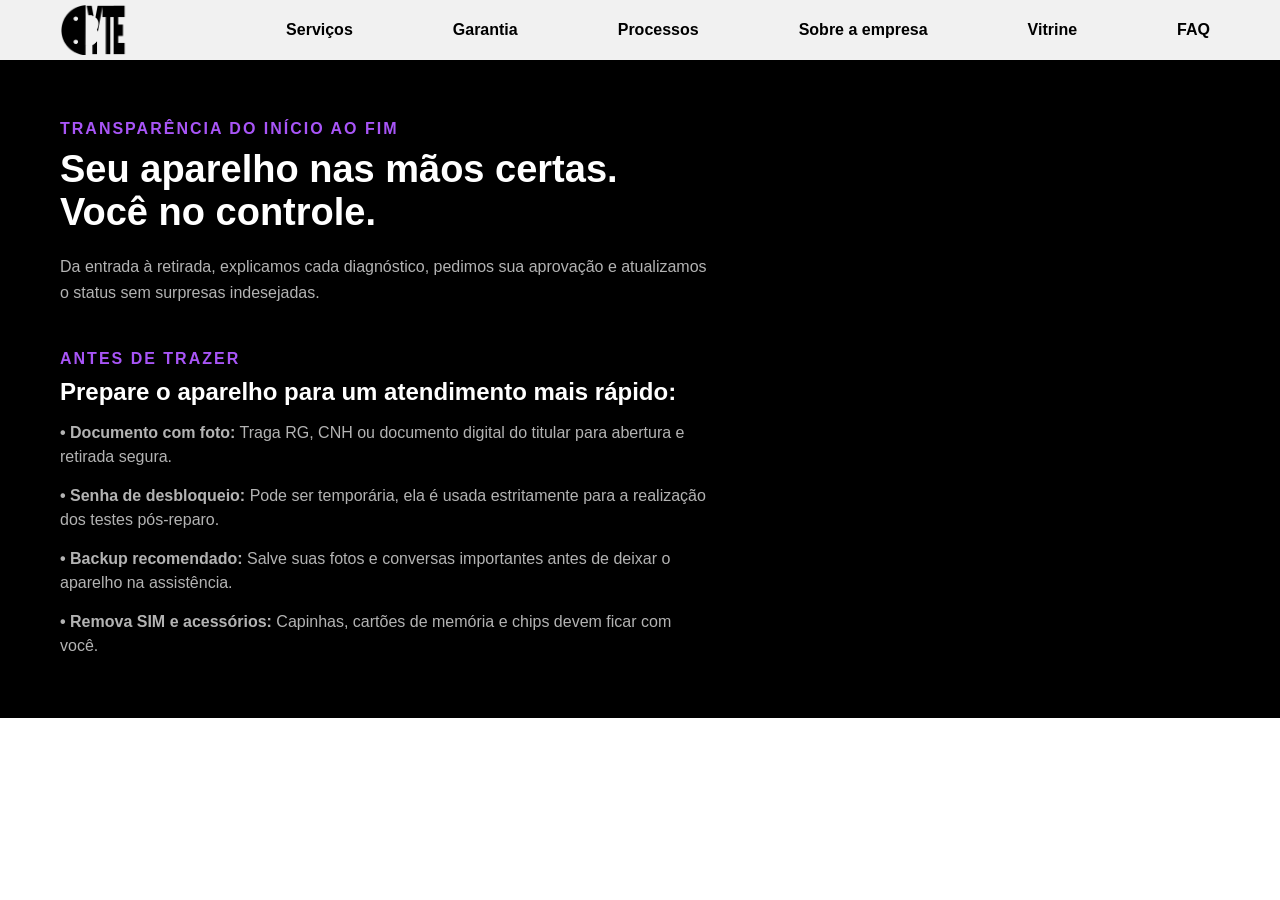
==== processos.html @ 265222a2 "telas basicas entrega 1" ====
<!DOCTYPE html>
<html lang="pt-BR">
<head>
    <meta charset="UTF-8">
    <meta name="viewport" content="width=device-width, initial-scale=1.0">
    <title>Nossos Processos - BYTE</title>
    <link rel="stylesheet" href="estilo.css">
</head>
<body>

    <!-- CABEÇALHO -->
    <header class="dflex">
        <div class="container dflex" style="justify-content: space-between; width: 100%;">
            <div class="logo-container"><img class="logo" src="imagens/atumalak2.png" alt="Logo"></div>
            <nav>
                <ul class="menu-links">
                    <li><a href="servicos.html">Serviços</a></li>
                    <li><a href="garantia.html">Garantia</a></li>
                    <li><a href="processos.html">Processos</a></li>
                    <li><a href="sobre.html">Sobre a empresa</a></li>
                    <li><a href="#">Vitrine</a></li> <!-- Deixamos o sustenido pois não tem essa tela -->
                    <li><a href="faq.html">FAQ</a></li>
                </ul>
            </nav>
        </div>
    </header>

    <!-- CONTEÚDO PRINCIPAL -->
    <main class="centralizar" style="height: auto; padding: 60px 0;">
        <div class="container" style="color: white; font-family: Arial, sans-serif;">
            
            <div style="max-width: 650px; margin-bottom: 45px;">
                <span style="color: #a855f7; font-weight: bold; letter-spacing: 2px; display: block; margin-bottom: 10px;">TRANSPARÊNCIA DO INÍCIO AO FIM</span>
                <h1 style="font-size: 38px; font-weight: 800; margin-bottom: 20px;">Seu aparelho nas mãos certas. Você no controle.</h1>
                <p style="color: #b3b3b3; line-height: 1.6;">Da entrada à retirada, explicamos cada diagnóstico, pedimos sua aprovação e atualizamos o status sem surpresas indesejadas.</p>
            </div>

            <div style="max-width: 650px;">
                <span style="color: #a855f7; font-weight: bold; letter-spacing: 2px; display: block; margin-bottom: 10px;">ANTES DE TRAZER</span>
                <h2 style="font-size: 24px; font-weight: 700; margin-bottom: 15px;">Prepare o aparelho para um atendimento mais rápido:</h2>
                
                <ul style="display: flex; flex-direction: column; gap: 15px; color: #b3b3b3; line-height: 1.5;">
                    <li><strong>• Documento com foto:</strong> Traga RG, CNH ou documento digital do titular para abertura e retirada segura.</li>
                    <li><strong>• Senha de desbloqueio:</strong> Pode ser temporária, ela é usada estritamente para a realização dos testes pós-reparo.</li>
                    <li><strong>• Backup recomendado:</strong> Salve suas fotos e conversas importantes antes de deixar o aparelho na assistência.</li>
                    <li><strong>• Remova SIM e acessórios:</strong> Capinhas, cartões de memória e chips devem ficar com você.</li>
                </ul>
            </div>

        </div>
    </main>

</body>
</html>
---- estilo.css ----
* {
    margin: 0;
    padding: 0;
    box-sizing: border-box; 
}

body {
    font-family: Arial, sans-serif;
    background-color: #ffffff;
}

.centralizar {
    display: flex;
    justify-content: center;
    align-items: center;
}


.dflex {
    display: flex;
    align-items: center;
}


.container {
    width: 100%;
    max-width: 1200px;
    margin-left: auto;   
    margin-right: auto;
    padding-left: 20px;  
    padding-right: 20px;
}


.border {
    border: 1px solid black;
}

header {
    background-color: #f1f1f1;
    height: 60px;
    width: 100%;
}


.logo {
    width: auto;
    height: 50px;
    display: block;
}


ul {
    list-style-type: none;
}


.menu-links {
    display: flex;
    align-items: center;
    gap: 80px; 
}


.menu-links a {
    text-decoration: none; 
    color: black;
    padding: 10px;
    font-weight: bold;
}


main {
    width: 100%;
    height: calc(100vh - 60px); 
    background-color: #000000; 
}
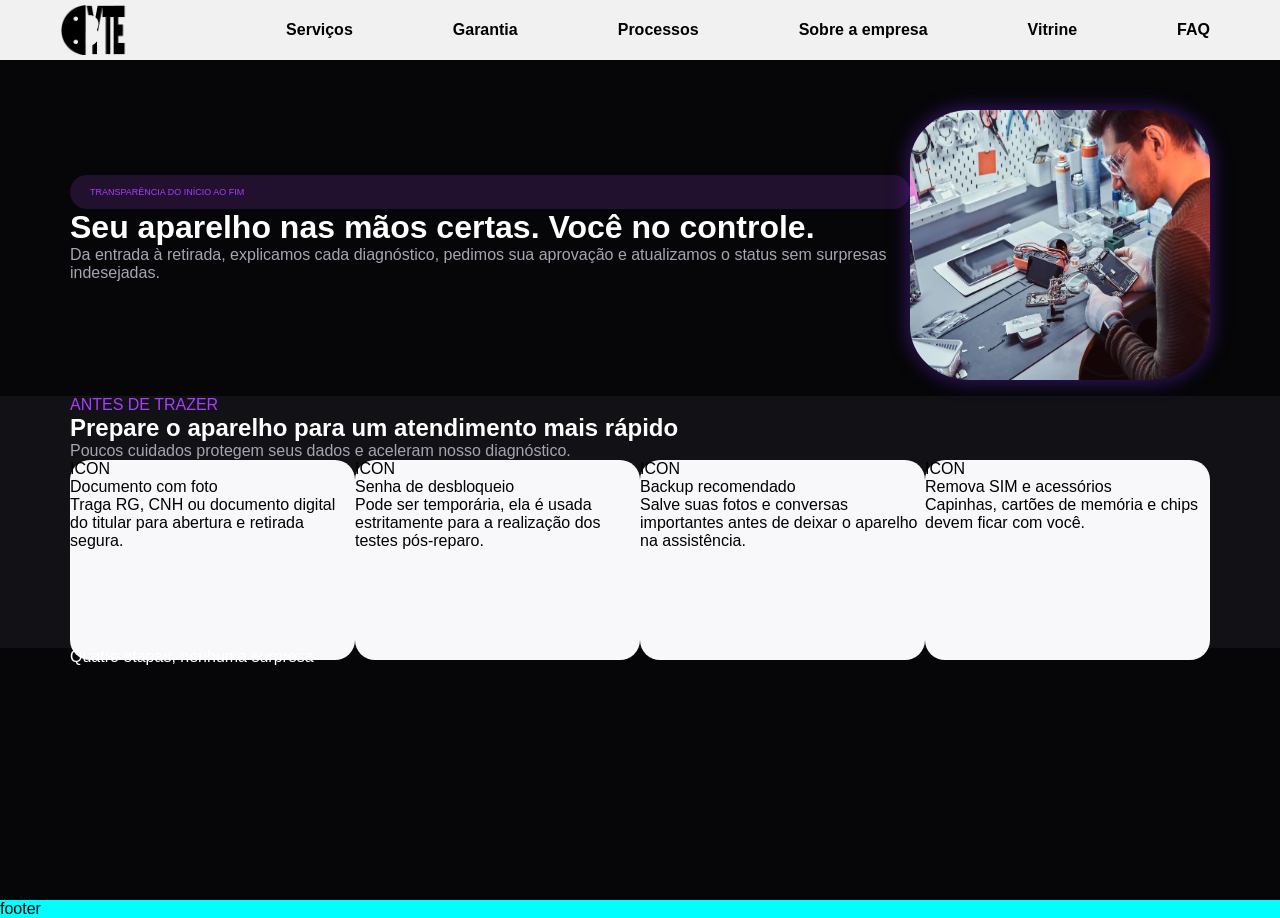
==== commit d9d77535: "inicia ajuste do html da página processos" ====
--- a/processos.html
+++ b/processos.html
@@ -11,7 +11,7 @@
     <!-- CABEÇALHO -->
     <header class="dflex">
         <div class="container dflex" style="justify-content: space-between; width: 100%;">
-            <div class="logo-container"><img class="logo" src="imagens/atumalak2.png" alt="Logo"></div>
+            <div class="logo-container"><a href="telainicial.html"><img class="logo" src="imagens/atumalak2.png" alt="Logo"></a></div>
             <nav>
                 <ul class="menu-links">
                     <li><a href="servicos.html">Serviços</a></li>
@@ -26,29 +26,44 @@
     </header>
 
     <!-- CONTEÚDO PRINCIPAL -->
-    <main class="centralizar" style="height: auto; padding: 60px 0;">
-        <div class="container" style="color: white; font-family: Arial, sans-serif;">
-            
-            <div style="max-width: 650px; margin-bottom: 45px;">
-                <span style="color: #a855f7; font-weight: bold; letter-spacing: 2px; display: block; margin-bottom: 10px;">TRANSPARÊNCIA DO INÍCIO AO FIM</span>
-                <h1 style="font-size: 38px; font-weight: 800; margin-bottom: 20px;">Seu aparelho nas mãos certas. Você no controle.</h1>
-                <p style="color: #b3b3b3; line-height: 1.6;">Da entrada à retirada, explicamos cada diagnóstico, pedimos sua aprovação e atualizamos o status sem surpresas indesejadas.</p>
+    <main>
+        <div id="p-container">
+            <div id="p-conteudo-principal">
+                <div id="p-cp-texto">
+                <button id="button-cp">
+                    TRANSPARÊNCIA DO INÍCIO AO FIM</button>
+                <h1 class="texto-processos">Seu aparelho nas mãos certas. Você no controle.</h1>
+                <p class="subtexto-processos">Da entrada à retirada, explicamos cada diagnóstico, pedimos sua aprovação e atualizamos o status sem surpresas indesejadas.</p>
+                </div>
+                <div id="p-cp-img">
+                <img src="/imagens/tecnico-manutencao.webp" alt="">
+                </div>
             </div>
 
-            <div style="max-width: 650px;">
-                <span style="color: #a855f7; font-weight: bold; letter-spacing: 2px; display: block; margin-bottom: 10px;">ANTES DE TRAZER</span>
-                <h2 style="font-size: 24px; font-weight: 700; margin-bottom: 15px;">Prepare o aparelho para um atendimento mais rápido:</h2>
-                
-                <ul style="display: flex; flex-direction: column; gap: 15px; color: #b3b3b3; line-height: 1.5;">
-                    <li><strong>• Documento com foto:</strong> Traga RG, CNH ou documento digital do titular para abertura e retirada segura.</li>
-                    <li><strong>• Senha de desbloqueio:</strong> Pode ser temporária, ela é usada estritamente para a realização dos testes pós-reparo.</li>
-                    <li><strong>• Backup recomendado:</strong> Salve suas fotos e conversas importantes antes de deixar o aparelho na assistência.</li>
-                    <li><strong>• Remova SIM e acessórios:</strong> Capinhas, cartões de memória e chips devem ficar com você.</li>
+            <div id="p-conteudo-secundario">
+                <span id="p-frase-cs">ANTES DE TRAZER</span>
+                <h2 class="texto-processos">Prepare o aparelho para um atendimento mais rápido</h2>
+                <p class="subtexto-processos">Poucos cuidados protegem seus dados e aceleram nosso diagnóstico.</p>
+                <ul class="lista-processos">
+                    <li>
+                        <span>ICON</span>
+                        <p>Documento com foto</p> 
+                        <p>Traga RG, CNH ou documento digital do titular para abertura e retirada segura.</p>
+                    </li>
+                    <li><span>ICON</span><p>Senha de desbloqueio</p> <p>Pode ser temporária, ela é usada estritamente para a realização dos testes pós-reparo.</p></li>
+                    <li><span>ICON</span><p>Backup recomendado</p>  <p>Salve suas fotos e conversas importantes antes de deixar o aparelho na assistência.</p></li>
+                    <li><span>ICON</span><p>Remova SIM e acessórios</p><p>Capinhas, cartões de memória e chips devem ficar com você.</p></li>
                 </ul>
+            </div>
+
+            <div id="p-conteudo-terciario">
+                <p class="texto-processos">Quatro etapas, nenhuma surpresa</p>
             </div>
 
         </div>
     </main>
-
+    <footer id="p-footer">
+        <p>footer</p>
+    </footer>
 </body>
 </html>
--- a/estilo.css
+++ b/estilo.css
@@ -76,3 +76,91 @@
     height: calc(100vh - 60px); 
     background-color: #000000; 
 }
+
+/* Página Processos */
+#p-container {
+    height: 100%;
+    width: 100%;
+}
+
+#p-conteudo-principal {
+    height: 40%;
+    background-color: #060608;
+    display: flex;
+    justify-content: space-between;
+    padding-left: 70px;
+    padding-right: 70px;
+}
+
+#button-cp {
+    background-color: #22102F;
+    color: #A83DFF;
+    border: none;
+    border-radius: 50px;
+    padding: 12px 20px;
+    display: inline-flex;
+    align-items: center;
+    gap: 10px;
+    font-size: 9px;
+    cursor: none;
+}
+
+#p-cp-texto {
+    display: flex;
+    flex-direction: column;
+    justify-content: center;
+}
+
+.texto-processos {
+    color: #ffffff;
+}
+
+.subtexto-processos {
+    color: #A8A4B2;
+}
+
+#p-cp-img {
+    padding-top: 50px;
+}
+
+#p-cp-img img {
+    width: 300px;
+    height: 270px;
+    border-radius: 20%;
+    box-shadow: 0 0 20px rgba(121, 43, 232, 0.5);
+}
+
+#p-conteudo-secundario {
+    height: 30%;
+    background-color: #111116;
+    padding-left: 70px;
+    padding-right: 70px;
+}
+
+#p-frase-cs {
+    color: #A83DFF;
+}
+
+#p-conteudo-secundario ul {
+    display: flex;
+    width: 100%;
+}
+
+#p-conteudo-secundario ul li {
+    background-color: #F8F7F9;
+    border-radius: 20px;
+    height: 200px;
+    width: 25%;
+}
+
+#p-conteudo-terciario {
+    height: 30%;
+    background-color: #060608;
+    padding-left: 70px;
+    padding-right: 70px;
+}
+
+#p-footer {
+    height: 10%;
+    background-color: aqua;
+}
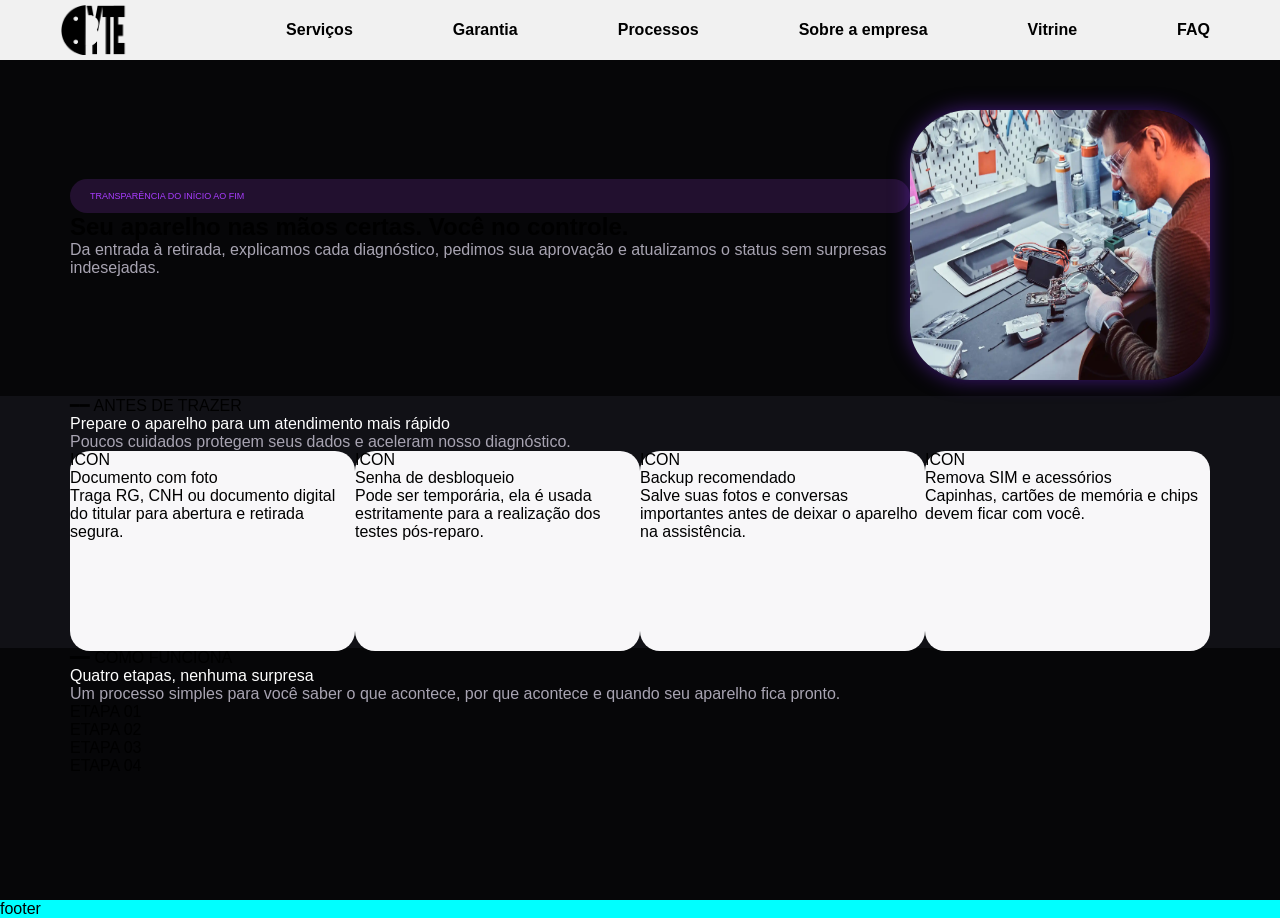
==== commit e8d4ac0f: "ajusta tags HTML e atualiza conteúdo textual" ====
--- a/processos.html
+++ b/processos.html
@@ -16,7 +16,7 @@
                 <ul class="menu-links">
                     <li><a href="servicos.html">Serviços</a></li>
                     <li><a href="garantia.html">Garantia</a></li>
-                    <li><a href="processos.html">Processos</a></li>
+                    <li><a href="processos.html" class="p-nav-ativo">Processos</a></li>
                     <li><a href="sobre.html">Sobre a empresa</a></li>
                     <li><a href="#">Vitrine</a></li> <!-- Deixamos o sustenido pois não tem essa tela -->
                     <li><a href="faq.html">FAQ</a></li>
@@ -26,25 +26,25 @@
     </header>
 
     <!-- CONTEÚDO PRINCIPAL -->
-    <main>
+    <main id="p-main">
         <div id="p-container">
-            <div id="p-conteudo-principal">
+            <section id="p-conteudo-principal">
                 <div id="p-cp-texto">
                 <button id="button-cp">
                     TRANSPARÊNCIA DO INÍCIO AO FIM</button>
-                <h1 class="texto-processos">Seu aparelho nas mãos certas. Você no controle.</h1>
+                <h1>Seu aparelho nas mãos certas. Você no controle.</h1>
                 <p class="subtexto-processos">Da entrada à retirada, explicamos cada diagnóstico, pedimos sua aprovação e atualizamos o status sem surpresas indesejadas.</p>
                 </div>
                 <div id="p-cp-img">
                 <img src="/imagens/tecnico-manutencao.webp" alt="">
                 </div>
-            </div>
+            </section>
 
-            <div id="p-conteudo-secundario">
-                <span id="p-frase-cs">ANTES DE TRAZER</span>
-                <h2 class="texto-processos">Prepare o aparelho para um atendimento mais rápido</h2>
+            <section id="p-conteudo-secundario">
+                <p class="p-frase">━━ ANTES DE TRAZER</p>
+                <p class="texto-processos">Prepare o aparelho para um atendimento mais rápido</p>
                 <p class="subtexto-processos">Poucos cuidados protegem seus dados e aceleram nosso diagnóstico.</p>
-                <ul class="lista-processos">
+                <ul id="lista-processos">
                     <li>
                         <span>ICON</span>
                         <p>Documento com foto</p> 
@@ -54,12 +54,19 @@
                     <li><span>ICON</span><p>Backup recomendado</p>  <p>Salve suas fotos e conversas importantes antes de deixar o aparelho na assistência.</p></li>
                     <li><span>ICON</span><p>Remova SIM e acessórios</p><p>Capinhas, cartões de memória e chips devem ficar com você.</p></li>
                 </ul>
-            </div>
+            </section>
 
-            <div id="p-conteudo-terciario">
+            <section id="p-conteudo-terciario">
+                <p class="p-frase">━━ COMO FUNCIONA</p>
                 <p class="texto-processos">Quatro etapas, nenhuma surpresa</p>
-            </div>
-
+                <p class="subtexto-processos">Um processo simples para você saber o que acontece, por que acontece e quando seu aparelho fica pronto.</p>
+                <ul id="lista-etapas">
+                    <li>ETAPA 01</li>
+                    <li>ETAPA 02</li>
+                    <li>ETAPA 03</li>
+                    <li>ETAPA 04</li>
+                </ul>
+            </section>
         </div>
     </main>
     <footer id="p-footer">
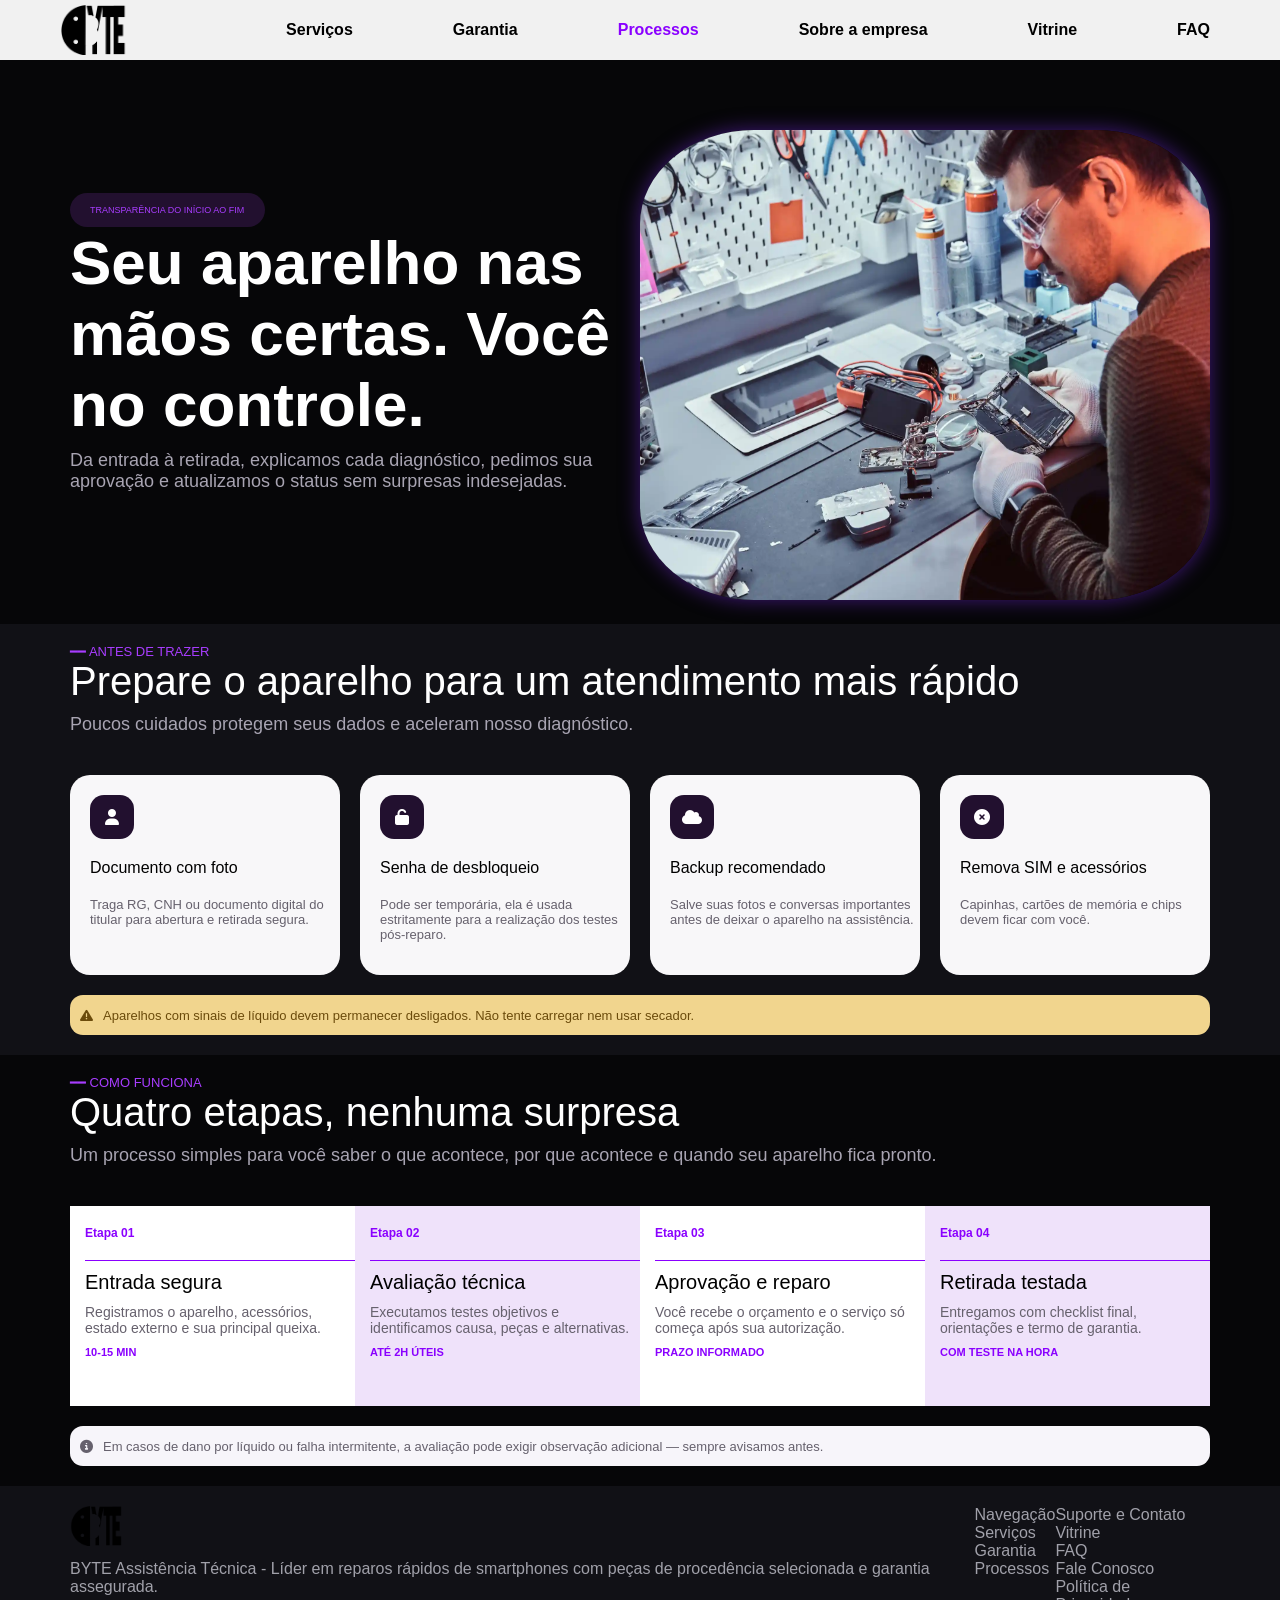
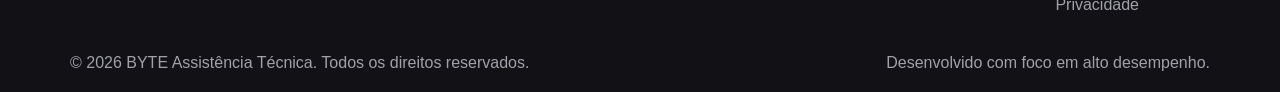
==== commit cec34853: "completa conteúdo textual e estrutura HTML" ====
--- a/processos.html
+++ b/processos.html
@@ -1,76 +1,201 @@
-<!DOCTYPE html>
+<!doctype html>
 <html lang="pt-BR">
-<head>
-    <meta charset="UTF-8">
-    <meta name="viewport" content="width=device-width, initial-scale=1.0">
+  <head>
+    <meta charset="UTF-8" />
+    <meta name="viewport" content="width=device-width, initial-scale=1.0" />
     <title>Nossos Processos - BYTE</title>
-    <link rel="stylesheet" href="estilo.css">
-</head>
-<body>
-
+    <link rel="stylesheet" href="estilo.css" />
+    <link
+      rel="stylesheet"
+      href="https://cdnjs.cloudflare.com/ajax/libs/font-awesome/6.7.2/css/all.min.css"
+    />
+  </head>
+  <body>
     <!-- CABEÇALHO -->
     <header class="dflex">
-        <div class="container dflex" style="justify-content: space-between; width: 100%;">
-            <div class="logo-container"><a href="telainicial.html"><img class="logo" src="imagens/atumalak2.png" alt="Logo"></a></div>
-            <nav>
-                <ul class="menu-links">
-                    <li><a href="servicos.html">Serviços</a></li>
-                    <li><a href="garantia.html">Garantia</a></li>
-                    <li><a href="processos.html" class="p-nav-ativo">Processos</a></li>
-                    <li><a href="sobre.html">Sobre a empresa</a></li>
-                    <li><a href="#">Vitrine</a></li> <!-- Deixamos o sustenido pois não tem essa tela -->
-                    <li><a href="faq.html">FAQ</a></li>
-                </ul>
-            </nav>
+      <div
+        class="container dflex"
+        style="justify-content: space-between; width: 100%"
+      >
+        <div class="logo-container">
+          <a href="telainicial.html"
+            ><img class="logo" src="imagens/atumalak2.png" alt="Logo"
+          /></a>
         </div>
+        <nav>
+          <ul class="menu-links">
+            <li><a href="servicos.html">Serviços</a></li>
+            <li><a href="garantia.html">Garantia</a></li>
+            <li><a href="processos.html" class="p-nav-ativo">Processos</a></li>
+            <li><a href="sobre.html">Sobre a empresa</a></li>
+            <li><a href="#">Vitrine</a></li>
+            <!-- Deixamos o sustenido pois não tem essa tela -->
+            <li><a href="faq.html">FAQ</a></li>
+          </ul>
+        </nav>
+      </div>
     </header>
 
     <!-- CONTEÚDO PRINCIPAL -->
     <main id="p-main">
-        <div id="p-container">
-            <section id="p-conteudo-principal">
-                <div id="p-cp-texto">
-                <button id="button-cp">
-                    TRANSPARÊNCIA DO INÍCIO AO FIM</button>
-                <h1>Seu aparelho nas mãos certas. Você no controle.</h1>
-                <p class="subtexto-processos">Da entrada à retirada, explicamos cada diagnóstico, pedimos sua aprovação e atualizamos o status sem surpresas indesejadas.</p>
-                </div>
-                <div id="p-cp-img">
-                <img src="/imagens/tecnico-manutencao.webp" alt="">
-                </div>
-            </section>
+      <div id="p-container">
+        <section id="p-conteudo-principal">
+          <div id="p-cp-texto">
+            <button id="button-cp">TRANSPARÊNCIA DO INÍCIO AO FIM</button>
+            <h1>Seu aparelho nas mãos certas. Você no controle.</h1>
+            <p class="subtexto-processos">
+              Da entrada à retirada, explicamos cada diagnóstico, pedimos sua
+              aprovação e atualizamos o status sem surpresas indesejadas.
+            </p>
+          </div>
+          <div id="p-cp-img">
+            <img src="/imagens/tecnico-manutencao.webp" alt="" />
+          </div>
+        </section>
 
-            <section id="p-conteudo-secundario">
-                <p class="p-frase">━━ ANTES DE TRAZER</p>
-                <p class="texto-processos">Prepare o aparelho para um atendimento mais rápido</p>
-                <p class="subtexto-processos">Poucos cuidados protegem seus dados e aceleram nosso diagnóstico.</p>
-                <ul id="lista-processos">
-                    <li>
-                        <span>ICON</span>
-                        <p>Documento com foto</p> 
-                        <p>Traga RG, CNH ou documento digital do titular para abertura e retirada segura.</p>
-                    </li>
-                    <li><span>ICON</span><p>Senha de desbloqueio</p> <p>Pode ser temporária, ela é usada estritamente para a realização dos testes pós-reparo.</p></li>
-                    <li><span>ICON</span><p>Backup recomendado</p>  <p>Salve suas fotos e conversas importantes antes de deixar o aparelho na assistência.</p></li>
-                    <li><span>ICON</span><p>Remova SIM e acessórios</p><p>Capinhas, cartões de memória e chips devem ficar com você.</p></li>
-                </ul>
-            </section>
+        <section id="p-conteudo-secundario">
+          <p class="p-frase">━━ ANTES DE TRAZER</p>
+          <p class="texto-processos">
+            Prepare o aparelho para um atendimento mais rápido
+          </p>
+          <p class="subtexto-processos">
+            Poucos cuidados protegem seus dados e aceleram nosso diagnóstico.
+          </p>
+          <ul id="lista-processos">
+            <li>
+              <div class="p-caixa-icone">
+                <i class="fa-solid fa-user p-icone"></i>
+              </div>
+              <p class="p-titulo-li">Documento com foto</p>
+              <p class="p-descricao-li">
+                Traga RG, CNH ou documento digital do titular para abertura e
+                retirada segura.
+              </p>
+            </li>
+            <li>
+              <div class="p-caixa-icone">
+                <i class="fa-solid fa-unlock p-icone"></i>
+              </div>
+              <p class="p-titulo-li">Senha de desbloqueio</p>
+              <p class="p-descricao-li">
+                Pode ser temporária, ela é usada estritamente para a realização
+                dos testes pós-reparo.
+              </p>
+            </li>
+            <li>
+              <div class="p-caixa-icone">
+                <i class="fa-solid fa-cloud p-icone"></i>
+              </div>
+              <p class="p-titulo-li">Backup recomendado</p>
+              <p class="p-descricao-li">
+                Salve suas fotos e conversas importantes antes de deixar o
+                aparelho na assistência.
+              </p>
+            </li>
+            <li>
+              <div class="p-caixa-icone">
+                <i class="fa-solid fa-circle-xmark p-icone"></i>
+              </div>
+              <p class="p-titulo-li">Remova SIM e acessórios</p>
+              <p class="p-descricao-li">
+                Capinhas, cartões de memória e chips devem ficar com você.
+              </p>
+            </li>
+          </ul>
+          <div class="p-cs-div-p">
+            <p id="p-cs-alerta">
+              <i class="fa-solid fa-triangle-exclamation"></i>
+              Aparelhos com sinais de líquido devem permanecer desligados. Não
+              tente carregar nem usar secador.
+            </p>
+          </div>
+        </section>
 
-            <section id="p-conteudo-terciario">
-                <p class="p-frase">━━ COMO FUNCIONA</p>
-                <p class="texto-processos">Quatro etapas, nenhuma surpresa</p>
-                <p class="subtexto-processos">Um processo simples para você saber o que acontece, por que acontece e quando seu aparelho fica pronto.</p>
-                <ul id="lista-etapas">
-                    <li>ETAPA 01</li>
-                    <li>ETAPA 02</li>
-                    <li>ETAPA 03</li>
-                    <li>ETAPA 04</li>
-                </ul>
-            </section>
+        <section id="p-conteudo-terciario">
+          <p class="p-frase">━━ COMO FUNCIONA</p>
+          <p class="texto-processos">Quatro etapas, nenhuma surpresa</p>
+          <p class="subtexto-processos">
+            Um processo simples para você saber o que acontece, por que acontece
+            e quando seu aparelho fica pronto.
+          </p>
+          <ul id="lista-etapas">
+            <li>
+              <p class="p-le-titulo">Etapa 01</p>
+              <hr class="p-divisoria" />
+              <p class="p-le-descricao">Entrada segura</p>
+              <p class="p-le-subdescricao">
+                Registramos o aparelho, acessórios, estado externo e sua
+                principal queixa.
+              </p>
+              <p class="p-le-tempo">10-15 MIN</p>
+            </li>
+            <li>
+              <p class="p-le-titulo">Etapa 02</p>
+              <hr class="p-divisoria" />
+              <p class="p-le-descricao">Avaliação técnica</p>
+              <p class="p-le-subdescricao">
+                Executamos testes objetivos e identificamos causa, peças e
+                alternativas.
+              </p>
+              <p class="p-le-tempo">ATÉ 2H ÚTEIS</p>
+            </li>
+            <li>
+              <p class="p-le-titulo">Etapa 03</p>
+              <hr class="p-divisoria" />
+              <p class="p-le-descricao">Aprovação e reparo</p>
+              <p class="p-le-subdescricao">
+                Você recebe o orçamento e o serviço só começa após sua
+                autorização.
+              </p>
+              <p class="p-le-tempo">PRAZO INFORMADO</p>
+            </li>
+            <li>
+              <p class="p-le-titulo">Etapa 04</p>
+              <hr class="p-divisoria" />
+              <p class="p-le-descricao">Retirada testada</p>
+              <p class="p-le-subdescricao">
+                Entregamos com checklist final, orientações e termo de garantia.
+              </p>
+              <p class="p-le-tempo">COM TESTE NA HORA</p>
+            </li>
+          </ul>
+          <div class="p-cs-div-p">
+            <p id="p-cs-orientacao">
+              <i class="fa-solid fa-circle-info"></i>
+              Em casos de dano por líquido ou falha intermitente, a avaliação
+              pode exigir observação adicional — sempre avisamos antes.
+            </p>
+          </div>
+        </section>
+      </div>
+    </main>
+    <footer>
+      <div id="p-footer-top">
+        <div>
+        <img class="logo-footer" src="imagens/atumalak2.png" alt="Logo"/>
+        <p>
+          BYTE Assistência Técnica - Líder em reparos rápidos de smartphones com
+          peças de procedência selecionada e garantia assegurada.
+        </p>
         </div>
-    </main>
-    <footer id="p-footer">
-        <p>footer</p>
+        <ul>
+          <li>Navegação</li>
+          <li>Serviços</li>
+          <li>Garantia</li>
+          <li>Processos</li>
+        </ul>
+        <ul>
+          <li>Suporte e Contato</li>
+          <li>Vitrine</li>
+          <li>FAQ</li>
+          <li>Fale Conosco</li>
+          <li>Política de Privacidade</li>
+        </ul>
+      </div>
+      <div id="p-footer-bottom">
+        <p>© 2026 BYTE Assistência Técnica. Todos os direitos reservados.</p>
+        <p>Desenvolvido com foco em alto desempenho.</p>
+      </div>
     </footer>
-</body>
+  </body>
 </html>
--- a/estilo.css
+++ b/estilo.css
@@ -1,166 +1,300 @@
-
 * {
-    margin: 0;
-    padding: 0;
-    box-sizing: border-box; 
+  margin: 0;
+  padding: 0;
+  box-sizing: border-box;
 }
 
 body {
-    font-family: Arial, sans-serif;
-    background-color: #ffffff;
+  font-family: Arial, sans-serif;
+  background-color: #ffffff;
 }
 
 .centralizar {
-    display: flex;
-    justify-content: center;
-    align-items: center;
-}
-
+  display: flex;
+  justify-content: center;
+  align-items: center;
+}
 
 .dflex {
-    display: flex;
-    align-items: center;
-}
-
+  display: flex;
+  align-items: center;
+}
 
 .container {
-    width: 100%;
-    max-width: 1200px;
-    margin-left: auto;   
-    margin-right: auto;
-    padding-left: 20px;  
-    padding-right: 20px;
-}
-
+  width: 100%;
+  max-width: 1200px;
+  margin-left: auto;
+  margin-right: auto;
+  padding-left: 20px;
+  padding-right: 20px;
+}
 
 .border {
-    border: 1px solid black;
+  border: 1px solid black;
 }
 
 header {
-    background-color: #f1f1f1;
-    height: 60px;
-    width: 100%;
-}
-
+  background-color: #f1f1f1;
+  height: 60px;
+  width: 100%;
+}
 
 .logo {
-    width: auto;
-    height: 50px;
-    display: block;
-}
-
+  width: auto;
+  height: 50px;
+  display: block;
+}
 
 ul {
-    list-style-type: none;
-}
-
+  list-style-type: none;
+}
 
 .menu-links {
-    display: flex;
-    align-items: center;
-    gap: 80px; 
-}
-
+  display: flex;
+  align-items: center;
+  gap: 80px;
+}
 
 .menu-links a {
-    text-decoration: none; 
-    color: black;
-    padding: 10px;
-    font-weight: bold;
-}
-
+  text-decoration: none;
+  color: black;
+  padding: 10px;
+  font-weight: bold;
+}
 
 main {
-    width: 100%;
-    height: calc(100vh - 60px); 
-    background-color: #000000; 
+  width: 100%;
+  height: calc(100vh - 60px);
+  background-color: #000000;
 }
 
 /* Página Processos */
-#p-container {
-    height: 100%;
-    width: 100%;
+
+nav ul li .p-nav-ativo {
+  color: #8a00ff;
+}
+
+#p-main {
+  min-height: calc(100vh - 60px);
+  height: auto;
 }
 
 #p-conteudo-principal {
-    height: 40%;
-    background-color: #060608;
-    display: flex;
-    justify-content: space-between;
-    padding-left: 70px;
-    padding-right: 70px;
+  background-color: #060608;
+  display: flex;
+  justify-content: space-between;
+  padding: 20px 70px;
+}
+
+#p-conteudo-principal h1 {
+  color: #ffffff;
+  font-size: 62px;
 }
 
 #button-cp {
-    background-color: #22102F;
-    color: #A83DFF;
-    border: none;
-    border-radius: 50px;
-    padding: 12px 20px;
-    display: inline-flex;
-    align-items: center;
-    gap: 10px;
-    font-size: 9px;
-    cursor: none;
+  background-color: #22102f;
+  color: #a83dff;
+  border: none;
+  border-radius: 50px;
+  padding: 12px 20px;
+  display: inline-flex;
+  align-items: center;
+  gap: 10px;
+  font-size: 9px;
+  cursor: none;
+  width: 195px;
 }
 
 #p-cp-texto {
-    display: flex;
-    flex-direction: column;
-    justify-content: center;
+  display: flex;
+  flex-direction: column;
+  justify-content: center;
+  width: 60%;
 }
 
 .texto-processos {
-    color: #ffffff;
+  color: #ffffff;
+  font-size: 40px;
 }
 
 .subtexto-processos {
-    color: #A8A4B2;
+  color: #a8a4b2;
+  font-size: 18px;
+  padding-top: 10px;
 }
 
 #p-cp-img {
-    padding-top: 50px;
+  padding-top: 50px;
 }
 
 #p-cp-img img {
-    width: 300px;
-    height: 270px;
-    border-radius: 20%;
-    box-shadow: 0 0 20px rgba(121, 43, 232, 0.5);
+  width: 570px;
+  height: 470px;
+  border-radius: 20%;
+  box-shadow: 0 0 20px rgba(121, 43, 232, 0.5);
 }
 
 #p-conteudo-secundario {
-    height: 30%;
-    background-color: #111116;
-    padding-left: 70px;
-    padding-right: 70px;
-}
-
-#p-frase-cs {
-    color: #A83DFF;
+  background-color: #111116;
+  padding: 20px 70px;
+}
+
+.p-frase {
+  color: #a83dff;
+  font-size: 13px;
 }
 
 #p-conteudo-secundario ul {
-    display: flex;
-    width: 100%;
+  display: flex;
+  padding-top: 40px;
+  gap: 20px;
 }
 
 #p-conteudo-secundario ul li {
-    background-color: #F8F7F9;
-    border-radius: 20px;
-    height: 200px;
-    width: 25%;
+  background-color: #f8f7f9;
+  border-radius: 20px;
+  height: 200px;
+  padding-top: 20px;
+  padding-left: 20px;
+  width: 100%;
+}
+
+#p-conteudo-secundario ul li .p-titulo-li {
+  font-size: 16px;
+  padding-top: 20px;
+}
+
+#p-conteudo-secundario ul li .p-descricao-li {
+  font-size: 13px;
+  color: #66616d;
+  padding-top: 20px;
+}
+
+.p-caixa-icone {
+  width: 44px;
+  height: 44px;
+  background-color: #22102f;
+  display: flex;
+  justify-content: center;
+  align-items: center;
+  border-radius: 14px;
+}
+
+.p-icone {
+  color: #ffffff;
+}
+
+.p-cs-div-p {
+  padding-top: 20px;
+}
+
+#p-cs-alerta i {
+  padding-right: 10px;
+}
+
+#p-cs-alerta {
+  font-size: 13px;
+  color: #6b4b0b;
+  background-color: #f1d58e;
+  border-radius: 13px;
+  height: 40px;
+  display: flex;
+  align-items: center;
+  padding-left: 10px;
 }
 
 #p-conteudo-terciario {
-    height: 30%;
-    background-color: #060608;
-    padding-left: 70px;
-    padding-right: 70px;
-}
-
-#p-footer {
-    height: 10%;
-    background-color: aqua;
-}
+  background-color: #060608;
+  padding: 20px 70px;
+}
+
+#p-conteudo-terciario ul {
+  display: flex;
+  width: 100%;
+  padding-top: 40px;
+}
+
+#p-conteudo-terciario ul li {
+  height: 200px;
+  width: 25%;
+  padding-top: 20px;
+  padding-left: 15px;
+}
+
+.p-divisoria {
+  border: none;
+  height: 1px;
+  background-color: #8a00ff;
+  margin-top: 20px;
+}
+
+#p-conteudo-terciario ul li .p-le-titulo {
+  color: #8a00ff;
+  font-size: 12px;
+  font-weight: bold;
+}
+
+#p-conteudo-terciario ul li .p-le-descricao {
+  font-size: 20px;
+  padding-top: 10px;
+}
+
+#p-conteudo-terciario ul li .p-le-subdescricao {
+  color: #66616d;
+  font-size: 14px;
+  padding-top: 10px;
+}
+
+#p-conteudo-terciario ul li .p-le-tempo {
+  color: #8a00ff;
+  font-size: 11px;
+  font-weight: bold;
+  padding-top: 10px;
+}
+
+#p-conteudo-terciario ul li:nth-child(odd) {
+  background-color: #ffffff;
+}
+
+#p-conteudo-terciario ul li:nth-child(even) {
+  background-color: #efe2fa;
+}
+
+#p-cs-orientacao {
+  font-size: 13px;
+  color: #66616d;
+  background-color: #f7f5fa;
+  border-radius: 13px;
+  height: 40px;
+  display: flex;
+  align-items: center;
+  padding-left: 10px;
+}
+
+#p-cs-orientacao i {
+  padding-right: 10px;
+}
+
+footer {
+  background-color: #111116;
+  color: #a1a1aa;
+  padding: 20px 70px;
+  display: flex;
+  flex-direction: column;
+}
+
+.logo-footer {
+  height: 50px;
+  padding-bottom: 10px;
+}
+
+footer #p-footer-top {
+  display: flex;
+  justify-content: space-between;
+}
+
+footer #p-footer-bottom {
+  display: flex;
+  justify-content: space-between;
+  padding-top: 40px;
+}
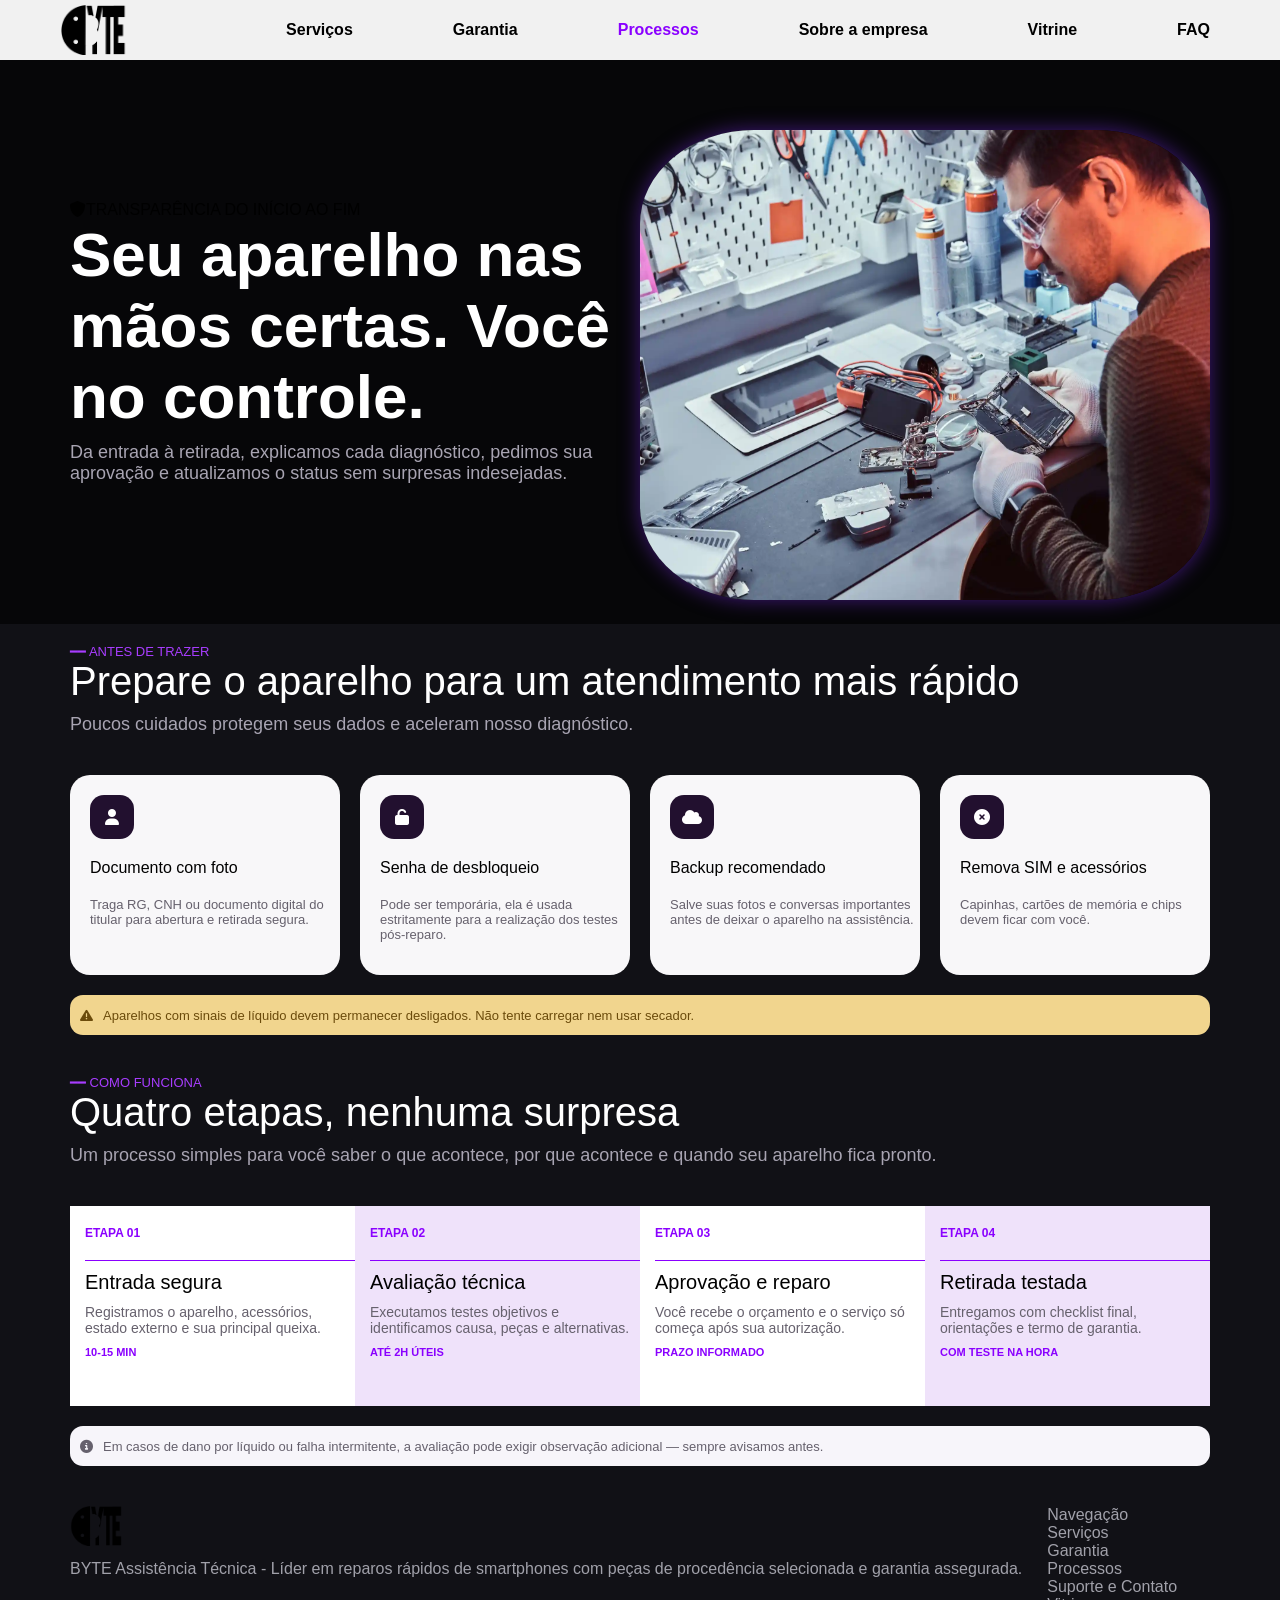
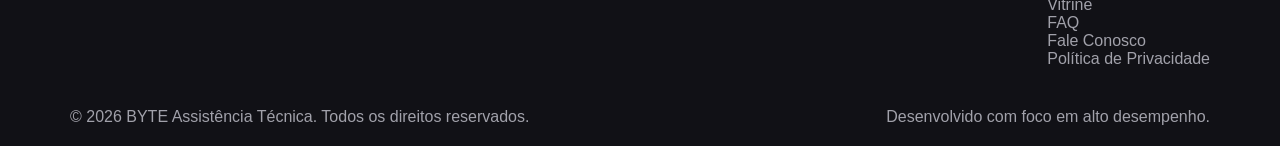
==== commit bc241770: "corrige textos, adiciona tags" ====
--- a/processos.html
+++ b/processos.html
@@ -29,7 +29,6 @@
             <li><a href="processos.html" class="p-nav-ativo">Processos</a></li>
             <li><a href="sobre.html">Sobre a empresa</a></li>
             <li><a href="#">Vitrine</a></li>
-            <!-- Deixamos o sustenido pois não tem essa tela -->
             <li><a href="faq.html">FAQ</a></li>
           </ul>
         </nav>
@@ -41,7 +40,7 @@
       <div id="p-container">
         <section id="p-conteudo-principal">
           <div id="p-cp-texto">
-            <button id="button-cp">TRANSPARÊNCIA DO INÍCIO AO FIM</button>
+            <p id="info-cp"><i class="fa-solid fa-shield"></i>TRANSPARÊNCIA DO INÍCIO AO FIM</p>
             <h1>Seu aparelho nas mãos certas. Você no controle.</h1>
             <p class="subtexto-processos">
               Da entrada à retirada, explicamos cada diagnóstico, pedimos sua
@@ -120,7 +119,7 @@
           </p>
           <ul id="lista-etapas">
             <li>
-              <p class="p-le-titulo">Etapa 01</p>
+              <p class="p-le-titulo">ETAPA 01</p>
               <hr class="p-divisoria" />
               <p class="p-le-descricao">Entrada segura</p>
               <p class="p-le-subdescricao">
@@ -130,7 +129,7 @@
               <p class="p-le-tempo">10-15 MIN</p>
             </li>
             <li>
-              <p class="p-le-titulo">Etapa 02</p>
+              <p class="p-le-titulo">ETAPA 02</p>
               <hr class="p-divisoria" />
               <p class="p-le-descricao">Avaliação técnica</p>
               <p class="p-le-subdescricao">
@@ -140,7 +139,7 @@
               <p class="p-le-tempo">ATÉ 2H ÚTEIS</p>
             </li>
             <li>
-              <p class="p-le-titulo">Etapa 03</p>
+              <p class="p-le-titulo">ETAPA 03</p>
               <hr class="p-divisoria" />
               <p class="p-le-descricao">Aprovação e reparo</p>
               <p class="p-le-subdescricao">
@@ -150,7 +149,7 @@
               <p class="p-le-tempo">PRAZO INFORMADO</p>
             </li>
             <li>
-              <p class="p-le-titulo">Etapa 04</p>
+              <p class="p-le-titulo">ETAPA 04</p>
               <hr class="p-divisoria" />
               <p class="p-le-descricao">Retirada testada</p>
               <p class="p-le-subdescricao">
@@ -169,28 +168,30 @@
         </section>
       </div>
     </main>
-    <footer>
+    <footer id="footer-pp">
       <div id="p-footer-top">
-        <div>
+        <div id="p-footer-top-esquerda">
         <img class="logo-footer" src="imagens/atumalak2.png" alt="Logo"/>
         <p>
           BYTE Assistência Técnica - Líder em reparos rápidos de smartphones com
           peças de procedência selecionada e garantia assegurada.
         </p>
         </div>
+        <div id="lista-footer-pp">
         <ul>
-          <li>Navegação</li>
+          <li class="item-destaque-lista-pp">Navegação</li>
           <li>Serviços</li>
           <li>Garantia</li>
           <li>Processos</li>
         </ul>
         <ul>
-          <li>Suporte e Contato</li>
+          <li class="item-destaque-lista-pp">Suporte e Contato</li>
           <li>Vitrine</li>
           <li>FAQ</li>
           <li>Fale Conosco</li>
           <li>Política de Privacidade</li>
         </ul>
+        </div>
       </div>
       <div id="p-footer-bottom">
         <p>© 2026 BYTE Assistência Técnica. Todos os direitos reservados.</p>
--- a/estilo.css
+++ b/estilo.css
@@ -204,7 +204,7 @@
 }
 
 #p-conteudo-terciario {
-  background-color: #060608;
+  background-color: #111116;
   padding: 20px 70px;
 }
 
